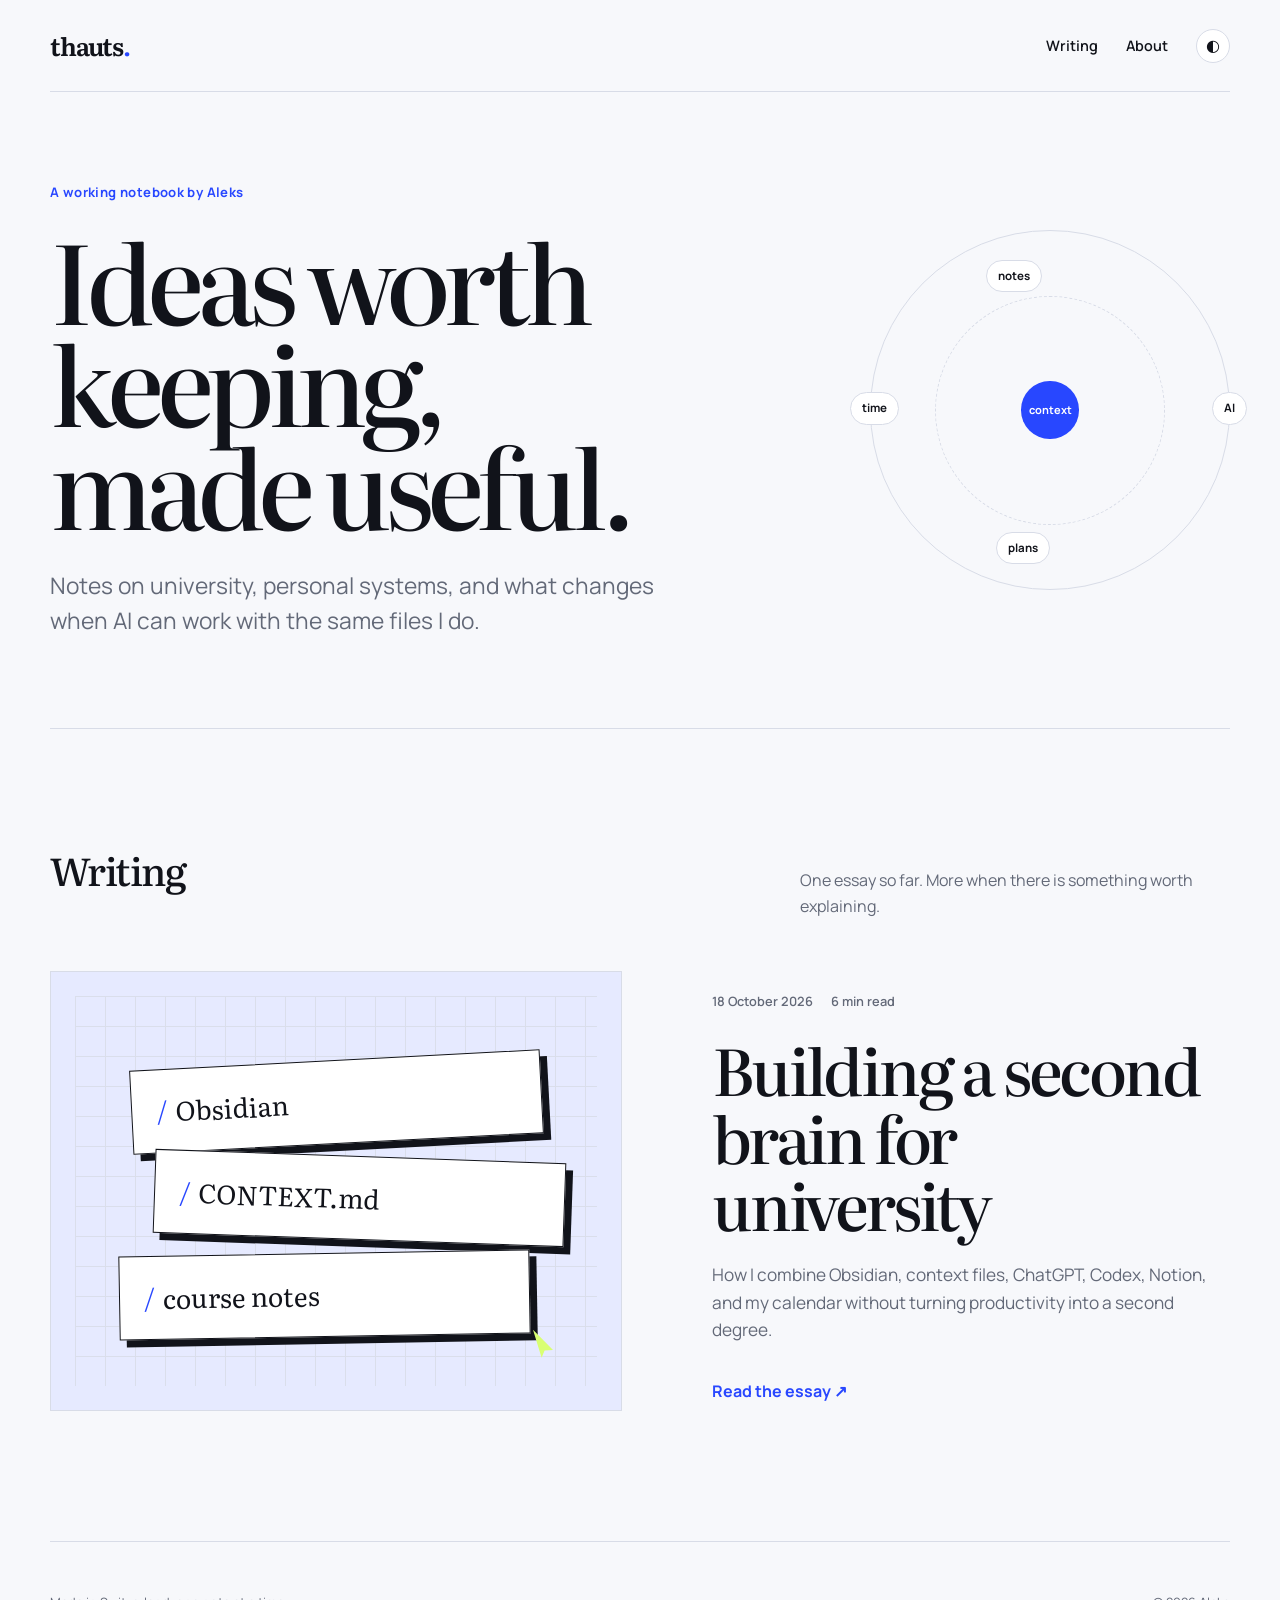
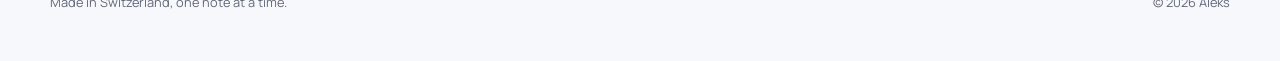
==== index.html @ d74be838 "Build reusable GitHub Pages blog" ====
<!doctype html>
<html lang="en">
  <head>
    <meta charset="utf-8">
    <meta name="viewport" content="width=device-width, initial-scale=1">
    <meta name="description" content="Notes on building, studying, and thinking with machines.">
    <meta name="theme-color" content="#f7f8fb">
    <meta property="og:title" content="thauts">
    <meta property="og:description" content="Notes on building, studying, and thinking with machines.">
    <meta property="og:type" content="website">
    <title>thauts</title>
    <link rel="preconnect" href="https://fonts.googleapis.com">
    <link rel="preconnect" href="https://fonts.gstatic.com" crossorigin>
    <link href="https://fonts.googleapis.com/css2?family=Literata:opsz,wght@7..72,400;7..72,500;7..72,650&family=Manrope:wght@400;500;600;700&display=swap" rel="stylesheet">
    <link rel="stylesheet" href="assets/css/style.css">
    <script src="assets/js/main.js" defer></script>
  </head>
  <body>
    <header class="site-header shell">
      <a class="wordmark" href="./" aria-label="thauts home">thauts<span>.</span></a>
      <nav class="site-nav" aria-label="Primary navigation">
        <a href="#writing">Writing</a>
        <a href="about/">About</a>
        <button class="theme-toggle" type="button" aria-label="Switch color theme">
          <span aria-hidden="true">◐</span>
        </button>
      </nav>
    </header>

    <main>
      <section class="home-hero shell" aria-labelledby="home-title">
        <div class="hero-copy">
          <p class="kicker">A working notebook by Aleks</p>
          <h1 id="home-title">Ideas worth keeping,<br>made useful.</h1>
          <p class="hero-intro">Notes on university, personal systems, and what changes when AI can work with the same files I do.</p>
        </div>
        <div class="orbit-map" aria-label="A diagram connecting notes, AI, plans, and time">
          <span class="orbit-label label-notes">notes</span>
          <span class="orbit-label label-ai">AI</span>
          <span class="orbit-label label-plans">plans</span>
          <span class="orbit-label label-time">time</span>
          <span class="orbit-core">context</span>
        </div>
      </section>

      <section class="writing shell" id="writing" aria-labelledby="writing-title">
        <div class="section-heading">
          <h2 id="writing-title">Writing</h2>
          <p>One essay so far. More when there is something worth explaining.</p>
        </div>

        <article class="featured-post">
          <a class="post-visual" href="posts/second-brain-university/" aria-label="Read Building a second brain for university">
            <span class="folder folder-one">Obsidian</span>
            <span class="folder folder-two">CONTEXT.md</span>
            <span class="folder folder-three">course notes</span>
            <span class="cursor-mark" aria-hidden="true"></span>
          </a>
          <div class="post-summary">
            <p class="post-meta"><time datetime="2026-10-18">18 October 2026</time><span>6 min read</span></p>
            <h3><a href="posts/second-brain-university/">Building a second brain for university</a></h3>
            <p>How I combine Obsidian, context files, ChatGPT, Codex, Notion, and my calendar without turning productivity into a second degree.</p>
            <a class="text-link" href="posts/second-brain-university/">Read the essay <span aria-hidden="true">↗</span></a>
          </div>
        </article>
      </section>
    </main>

    <footer class="site-footer shell">
      <p>Made in Switzerland, one note at a time.</p>
      <p>© <span data-year></span> Aleks</p>
    </footer>
  </body>
</html>
---- assets/css/style.css ----
:root {
  color-scheme: light;
  --paper: #f7f8fb;
  --surface: #ffffff;
  --ink: #11131a;
  --muted: #636978;
  --line: #d8dce7;
  --blue: #2847ff;
  --blue-soft: #e6eaff;
  --lime: #d9ff72;
  --serif: "Literata", Georgia, serif;
  --sans: "Manrope", Arial, sans-serif;
  --shell: min(1180px, calc(100vw - 48px));
}

:root[data-theme="dark"] {
  color-scheme: dark;
  --paper: #0d1018;
  --surface: #151927;
  --ink: #f5f6fb;
  --muted: #a1a8ba;
  --line: #2b3142;
  --blue: #7f93ff;
  --blue-soft: #20294f;
  --lime: #cfff5c;
}

* { box-sizing: border-box; }
html { scroll-behavior: smooth; }
body {
  margin: 0;
  background: var(--paper);
  color: var(--ink);
  font-family: var(--sans);
  font-size: 16px;
  line-height: 1.6;
  -webkit-font-smoothing: antialiased;
}
a { color: inherit; text-decoration-thickness: 1px; text-underline-offset: 4px; }
a:focus-visible, button:focus-visible, summary:focus-visible { outline: 3px solid var(--lime); outline-offset: 4px; }
.shell { width: var(--shell); margin-inline: auto; }

.site-header {
  min-height: 92px;
  display: flex;
  align-items: center;
  justify-content: space-between;
  border-bottom: 1px solid var(--line);
}
.wordmark { font-family: var(--serif); font-size: 1.55rem; font-weight: 650; text-decoration: none; letter-spacing: -.04em; }
.wordmark span { color: var(--blue); }
.site-nav { display: flex; align-items: center; gap: 28px; font-size: .9rem; font-weight: 600; }
.site-nav a { text-decoration: none; }
.site-nav a:hover, .site-nav a[aria-current="page"] { color: var(--blue); }
.theme-toggle { width: 34px; height: 34px; border: 1px solid var(--line); border-radius: 50%; background: var(--surface); color: var(--ink); cursor: pointer; font-size: 1rem; }

.home-hero { min-height: 620px; display: grid; grid-template-columns: 1.35fr .65fr; align-items: center; gap: 8vw; padding-block: 90px; }
.kicker { color: var(--blue); font-size: .82rem; font-weight: 700; letter-spacing: .03em; margin: 0 0 24px; }
.home-hero h1, .about-page h1 { font-family: var(--serif); font-size: clamp(4.2rem, 8.5vw, 8rem); font-weight: 500; line-height: .94; letter-spacing: -.065em; margin: 0; }
.hero-intro { max-width: 610px; font-size: clamp(1.15rem, 2vw, 1.42rem); line-height: 1.55; color: var(--muted); margin: 34px 0 0; }

.orbit-map { width: min(360px, 34vw); aspect-ratio: 1; border: 1px solid var(--line); border-radius: 50%; position: relative; justify-self: end; }
.orbit-map::before, .orbit-map::after { content: ""; position: absolute; inset: 18%; border: 1px dashed var(--line); border-radius: 50%; }
.orbit-map::after { inset: 42%; background: var(--blue); border: 0; }
.orbit-core { position: absolute; inset: 44%; z-index: 1; display: grid; place-items: center; color: white; font-size: .69rem; font-weight: 700; }
.orbit-label { position: absolute; background: var(--surface); border: 1px solid var(--line); padding: 6px 11px; border-radius: 999px; font-size: .72rem; font-weight: 700; z-index: 2; }
.label-notes { top: 8%; left: 32%; }.label-ai { top: 45%; right: -5%; }.label-plans { bottom: 7%; left: 35%; }.label-time { top: 45%; left: -6%; }

.writing { padding-block: 110px 130px; border-top: 1px solid var(--line); }
.section-heading { display: flex; justify-content: space-between; gap: 40px; align-items: baseline; margin-bottom: 52px; }
.section-heading h2 { font-family: var(--serif); font-size: 2.4rem; font-weight: 500; margin: 0; letter-spacing: -.04em; }
.section-heading p { color: var(--muted); margin: 0; max-width: 430px; }
.featured-post { display: grid; grid-template-columns: 1.05fr .95fr; gap: clamp(40px, 7vw, 100px); align-items: center; }
.post-visual { min-height: 440px; position: relative; overflow: hidden; background: var(--blue-soft); border: 1px solid var(--line); text-decoration: none; }
.post-visual::before { content: ""; position: absolute; inset: 24px; background-image: linear-gradient(var(--line) 1px, transparent 1px), linear-gradient(90deg, var(--line) 1px, transparent 1px); background-size: 30px 30px; opacity: .8; }
.folder { position: absolute; left: 14%; width: 72%; padding: 20px 24px; background: var(--surface); border: 1px solid var(--ink); box-shadow: 7px 7px 0 var(--ink); font-family: var(--serif); font-size: clamp(1.15rem, 2.2vw, 1.65rem); }
.folder::before { content: "/"; color: var(--blue); margin-right: 8px; }
.folder-one { top: 20%; transform: rotate(-3deg); }.folder-two { top: 42%; left: 18%; transform: rotate(2deg); }.folder-three { top: 64%; left: 12%; transform: rotate(-1deg); }
.cursor-mark { position: absolute; width: 20px; height: 28px; background: var(--lime); clip-path: polygon(0 0, 100% 72%, 58% 74%, 43% 100%); right: 12%; bottom: 12%; }
.post-meta { display: flex; gap: 18px; color: var(--muted); font-size: .8rem; font-weight: 600; }
.post-summary h3 { font-family: var(--serif); font-size: clamp(2.7rem, 5vw, 4.5rem); line-height: 1.05; letter-spacing: -.05em; font-weight: 500; margin: 24px 0; }
.post-summary h3 a { text-decoration: none; }
.post-summary > p:not(.post-meta) { color: var(--muted); font-size: 1.08rem; max-width: 570px; }
.text-link { display: inline-block; margin-top: 18px; color: var(--blue); font-weight: 700; text-decoration: none; }

.site-footer { border-top: 1px solid var(--line); min-height: 120px; display: flex; align-items: center; justify-content: space-between; color: var(--muted); font-size: .8rem; }
.about-page { min-height: calc(100vh - 212px); padding-block: 110px; }
.about-page h1 { font-size: clamp(3.8rem, 8vw, 7rem); max-width: 900px; }
.about-copy { max-width: 680px; margin: 60px 0 0 auto; font-family: var(--serif); font-size: 1.3rem; line-height: 1.75; }

.reading-progress { position: fixed; top: 0; left: 0; right: 0; height: 3px; background: var(--blue); z-index: 10; transform: scaleX(0); transform-origin: left; }
.article-hero { padding-block: 100px 80px; border-bottom: 1px solid var(--line); }
.article-hero-inner { max-width: 980px; }
.article-hero h1 { font-family: var(--serif); font-size: clamp(4rem, 9vw, 7.7rem); font-weight: 500; line-height: .98; letter-spacing: -.065em; margin: 0; }
.article-deck { max-width: 760px; color: var(--muted); font-family: var(--serif); font-size: clamp(1.2rem, 2vw, 1.5rem); margin: 35px 0 0; }
.article-meta { margin-top: 40px; display: flex; gap: 22px; font-size: .82rem; font-weight: 600; color: var(--muted); }
.article-layout { display: grid; grid-template-columns: 210px minmax(0, 720px); gap: clamp(50px, 8vw, 120px); justify-content: center; padding-block: 80px 130px; }
.article-nav { position: sticky; top: 32px; align-self: start; font-size: .78rem; }
.article-nav strong { display: block; margin-bottom: 15px; }
.article-nav a { display: block; color: var(--muted); text-decoration: none; margin: 9px 0; }
.article-nav a:hover { color: var(--blue); }
.article-body { font-family: var(--serif); font-size: 1.09rem; line-height: 1.86; }
.article-body > p:first-child::first-letter { float: left; font-size: 5.5rem; line-height: .72; padding: 12px 12px 0 0; color: var(--blue); }
.article-body h2 { font-family: var(--sans); font-size: clamp(1.8rem, 4vw, 2.65rem); line-height: 1.15; letter-spacing: -.035em; margin: 80px 0 24px; }
.article-body h3 { font-family: var(--sans); font-size: 1.25rem; margin: 48px 0 18px; }
.article-body blockquote { margin: 48px 0; padding: 28px 0 28px 32px; border-left: 5px solid var(--blue); font-size: 1.4rem; line-height: 1.5; }
.article-body code, .article-body pre { font-family: ui-monospace, SFMono-Regular, Menlo, monospace; font-size: .86em; }
.article-body pre { overflow-x: auto; background: var(--surface); border: 1px solid var(--line); padding: 24px; line-height: 1.55; }
.tool-table { width: 100%; border-collapse: collapse; margin: 38px 0; font-family: var(--sans); font-size: .86rem; }
.tool-table th, .tool-table td { text-align: left; padding: 15px 12px; border-bottom: 1px solid var(--line); vertical-align: top; }
.tool-table th { color: var(--muted); }
.system-flow { display: grid; grid-template-columns: repeat(5, 1fr); margin: 48px 0; font-family: var(--sans); font-size: .72rem; font-weight: 700; }
.system-flow span { padding: 18px 8px; border: 1px solid var(--line); text-align: center; margin-left: -1px; }
.system-flow span:nth-child(3) { background: var(--blue); color: white; border-color: var(--blue); }
.extended { margin-top: 100px; border-top: 1px solid var(--line); padding-top: 34px; }
.extended summary { cursor: pointer; list-style: none; display: flex; justify-content: space-between; align-items: center; gap: 25px; font-family: var(--sans); font-size: 1.45rem; font-weight: 700; }
.extended summary::-webkit-details-marker { display: none; }
.extended summary span { color: var(--blue); font-size: 2rem; }
.extended[open] summary span { transform: rotate(45deg); }
.extended-content { padding-top: 20px; }
.sources { margin-top: 90px; padding-top: 28px; border-top: 1px solid var(--line); font-family: var(--sans); font-size: .8rem; color: var(--muted); }

@media (max-width: 800px) {
  :root { --shell: min(100% - 30px, 680px); }
  .site-header { min-height: 74px; }
  .site-nav { gap: 16px; }.site-nav a:first-child { display: none; }
  .home-hero { min-height: auto; grid-template-columns: 1fr; padding-block: 70px; }
  .home-hero h1 { font-size: clamp(3.5rem, 16vw, 5.5rem); }
  .orbit-map { width: min(330px, 86vw); justify-self: center; margin-top: 36px; }
  .section-heading, .site-footer { align-items: flex-start; flex-direction: column; }
  .featured-post { grid-template-columns: 1fr; }.post-visual { min-height: 340px; }
  .post-summary h3 { font-size: 2.8rem; }
  .site-footer { justify-content: center; gap: 2px; padding-block: 28px; }
  .site-footer p { margin: 0; }
  .article-hero { padding-block: 70px 55px; }.article-hero h1 { font-size: clamp(3.4rem, 16vw, 5.5rem); }
  .article-layout { grid-template-columns: 1fr; padding-block: 55px 90px; }.article-nav { display: none; }
  .system-flow { grid-template-columns: 1fr; }.system-flow span { margin: -1px 0 0; }
}

@media print {
  .site-header, .article-nav, .reading-progress, .theme-toggle, .site-footer { display: none; }
  body { background: white; color: black; }.article-layout { display: block; padding: 0; }.article-hero { padding: 0 0 30px; }
  .extended { break-before: page; }.extended > summary { display: none; }.extended:not([open]) > *:not(summary) { display: block; }
}

@media (prefers-reduced-motion: reduce) { html { scroll-behavior: auto; } }
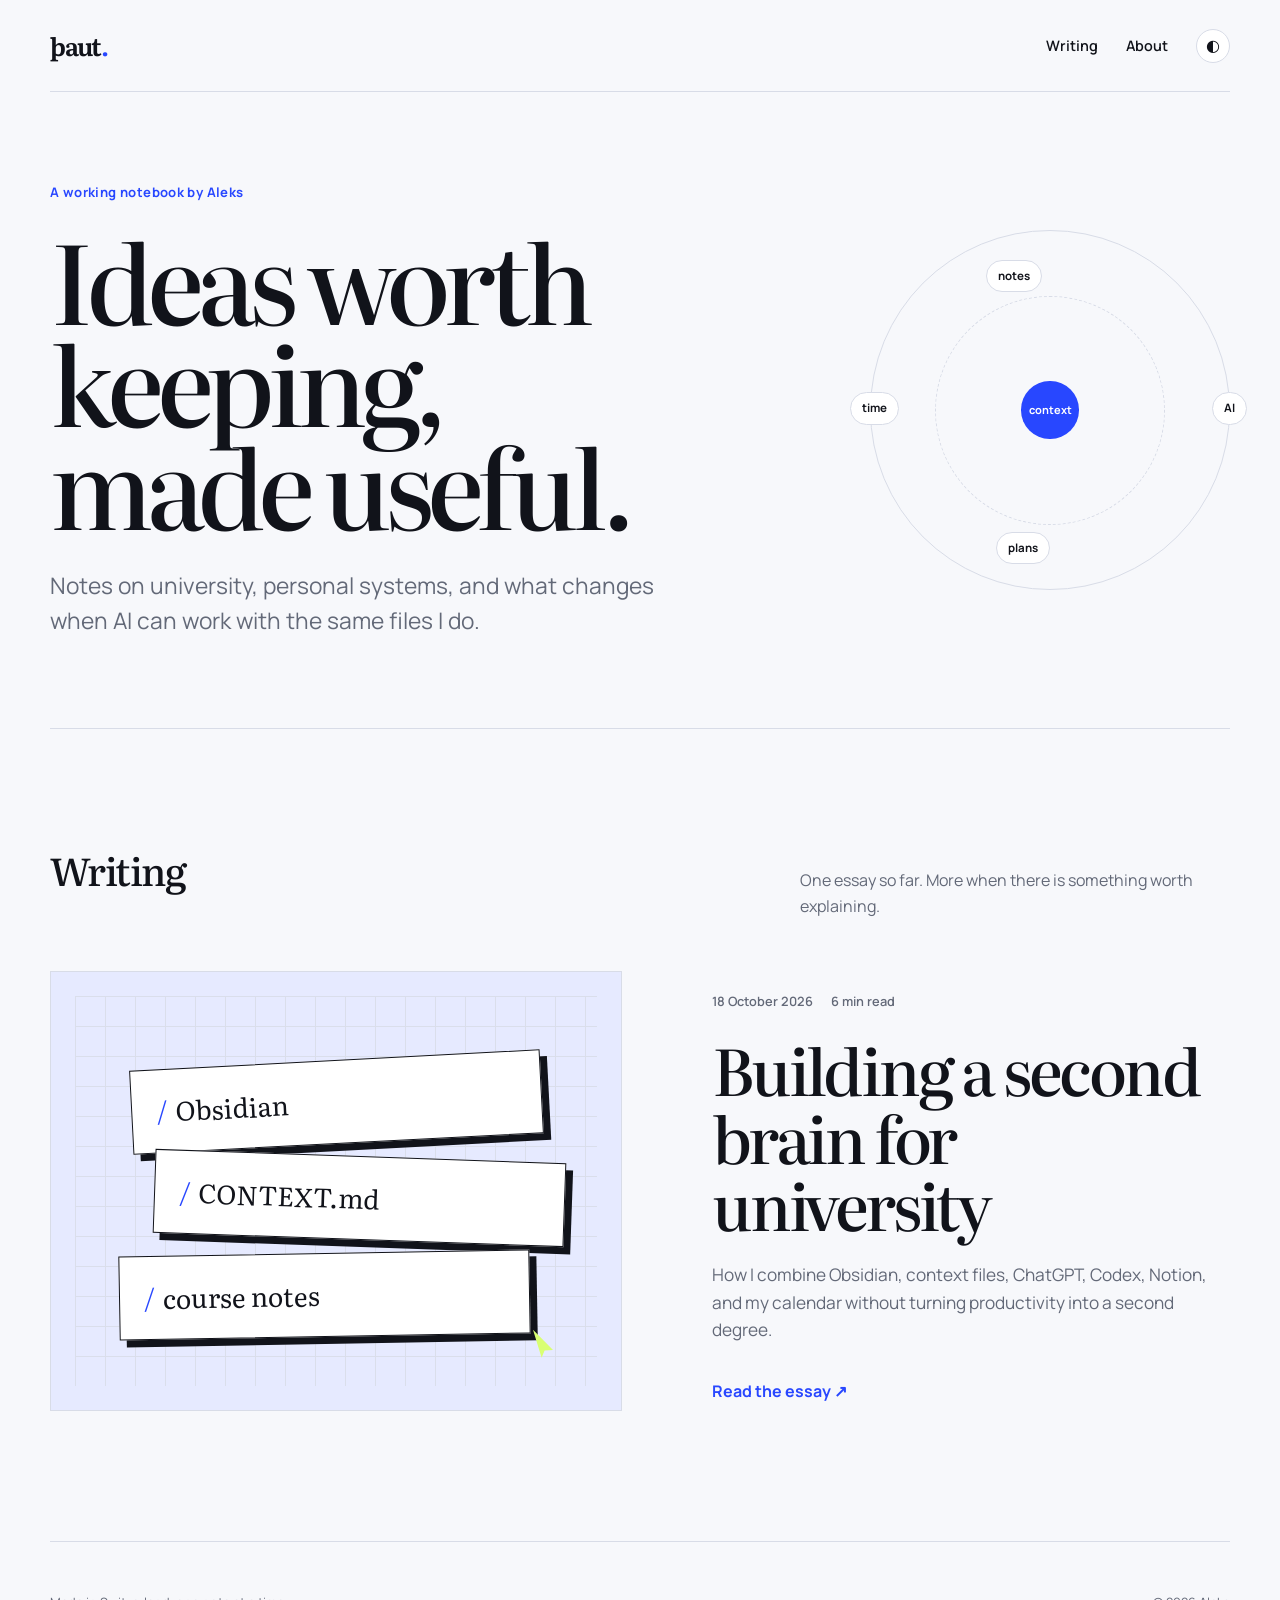
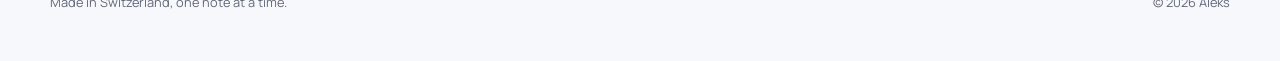
==== commit db20cfb8: "Rename blog to þaut" ====
--- a/index.html
+++ b/index.html
@@ -5,10 +5,10 @@
     <meta name="viewport" content="width=device-width, initial-scale=1">
     <meta name="description" content="Notes on building, studying, and thinking with machines.">
     <meta name="theme-color" content="#f7f8fb">
-    <meta property="og:title" content="thauts">
+    <meta property="og:title" content="þaut">
     <meta property="og:description" content="Notes on building, studying, and thinking with machines.">
     <meta property="og:type" content="website">
-    <title>thauts</title>
+    <title>þaut</title>
     <link rel="preconnect" href="https://fonts.googleapis.com">
     <link rel="preconnect" href="https://fonts.gstatic.com" crossorigin>
     <link href="https://fonts.googleapis.com/css2?family=Literata:opsz,wght@7..72,400;7..72,500;7..72,650&family=Manrope:wght@400;500;600;700&display=swap" rel="stylesheet">
@@ -17,7 +17,7 @@
   </head>
   <body>
     <header class="site-header shell">
-      <a class="wordmark" href="./" aria-label="thauts home">thauts<span>.</span></a>
+      <a class="wordmark" href="./" aria-label="þaut home">þaut<span>.</span></a>
       <nav class="site-nav" aria-label="Primary navigation">
         <a href="#writing">Writing</a>
         <a href="about/">About</a>
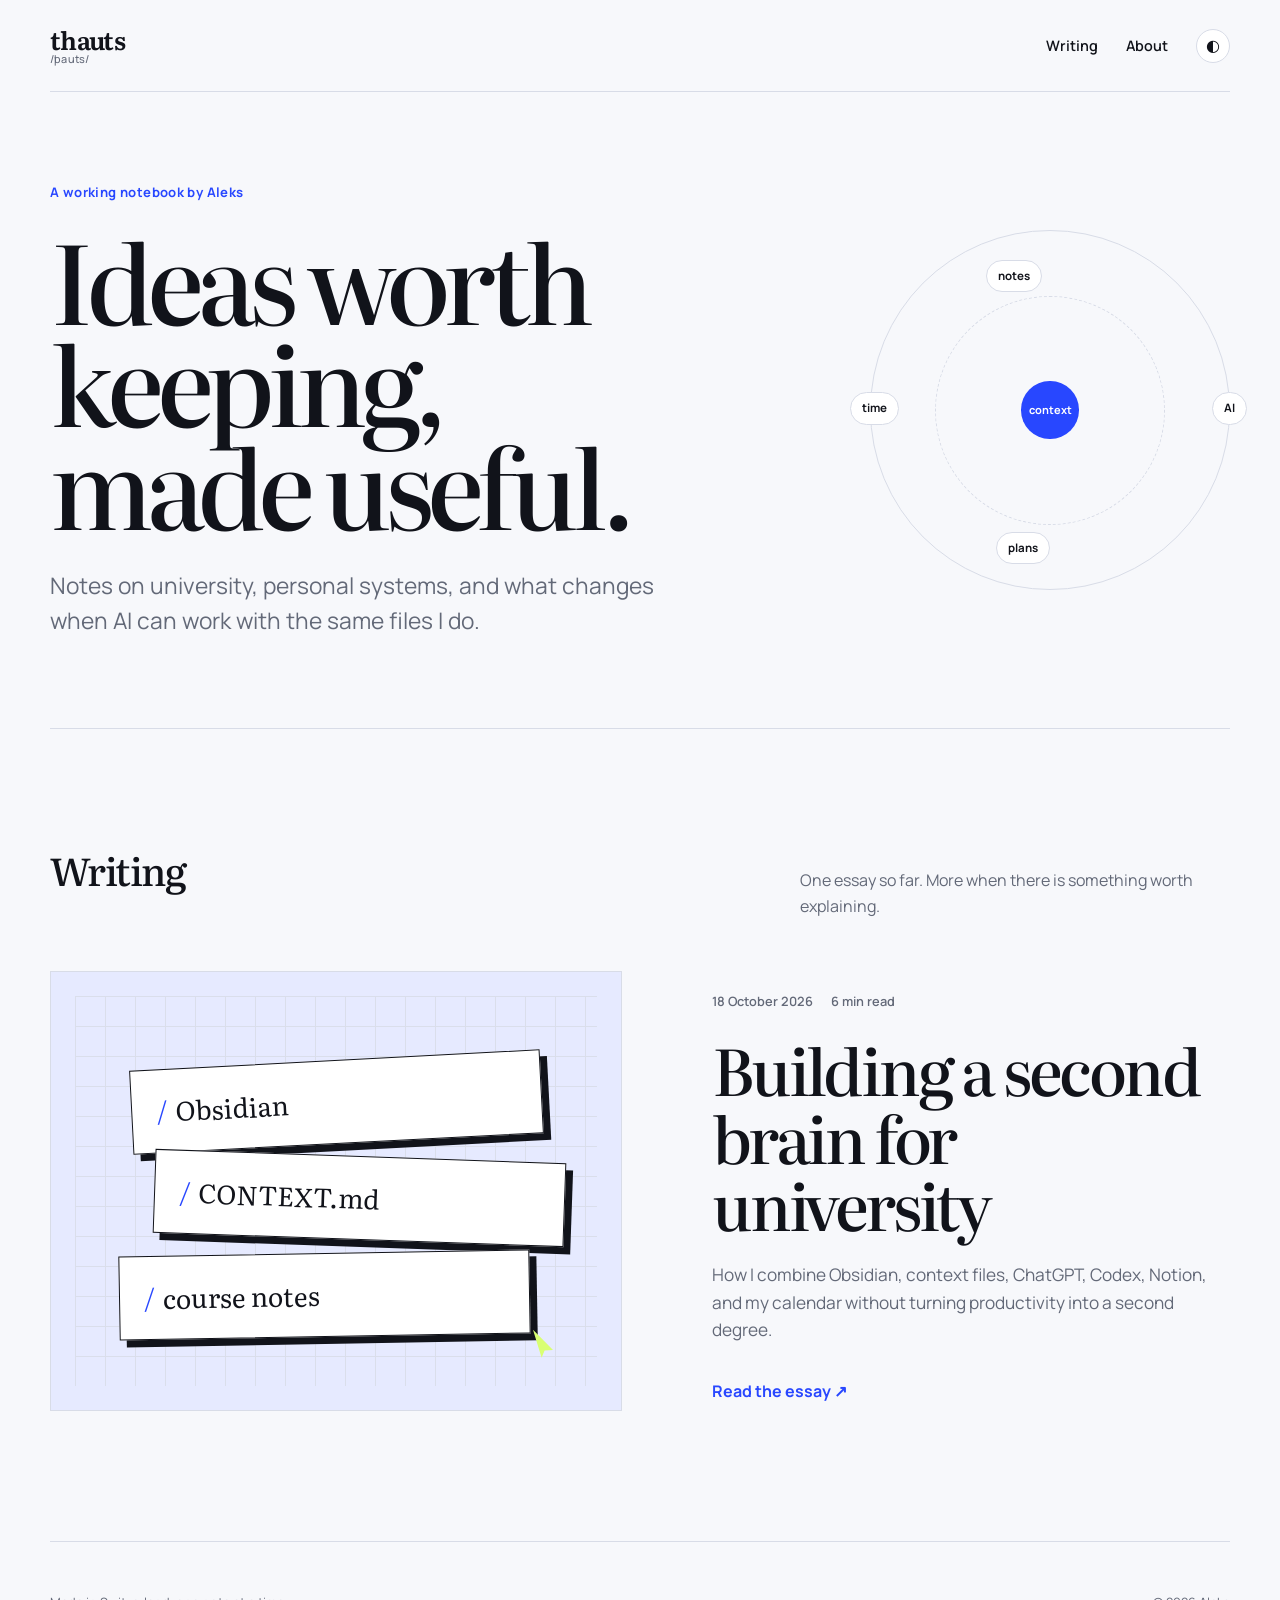
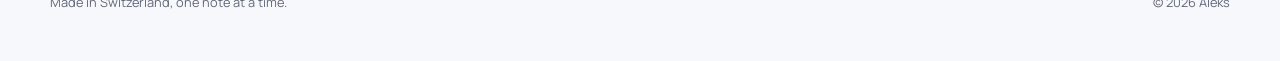
==== commit 0c031093: "change logo" ====
--- a/index.html
+++ b/index.html
@@ -17,7 +17,10 @@
   </head>
   <body>
     <header class="site-header shell">
-      <a class="wordmark" href="./" aria-label="þaut home">þaut<span>.</span></a>
+      <a class="wordmark" href="./" aria-label="thauts home">
+        <span class="wordmark-name">thauts</span>
+        <span class="wordmark-phonetic">/þauts/</span>
+      </a>
       <nav class="site-nav" aria-label="Primary navigation">
         <a href="#writing">Writing</a>
         <a href="about/">About</a>
--- a/assets/css/style.css
+++ b/assets/css/style.css
@@ -47,8 +47,9 @@
   justify-content: space-between;
   border-bottom: 1px solid var(--line);
 }
-.wordmark { font-family: var(--serif); font-size: 1.55rem; font-weight: 650; text-decoration: none; letter-spacing: -.04em; }
-.wordmark span { color: var(--blue); }
+.wordmark { display: grid; justify-items: start; font-family: var(--serif); text-decoration: none; letter-spacing: -.04em; line-height: 1.05; }
+.wordmark-name { font-size: 1.55rem; font-weight: 650; }
+.wordmark-phonetic { color: var(--muted); font-family: var(--sans); font-size: .68rem; font-weight: 500; letter-spacing: .02em; }
 .site-nav { display: flex; align-items: center; gap: 28px; font-size: .9rem; font-weight: 600; }
 .site-nav a { text-decoration: none; }
 .site-nav a:hover, .site-nav a[aria-current="page"] { color: var(--blue); }
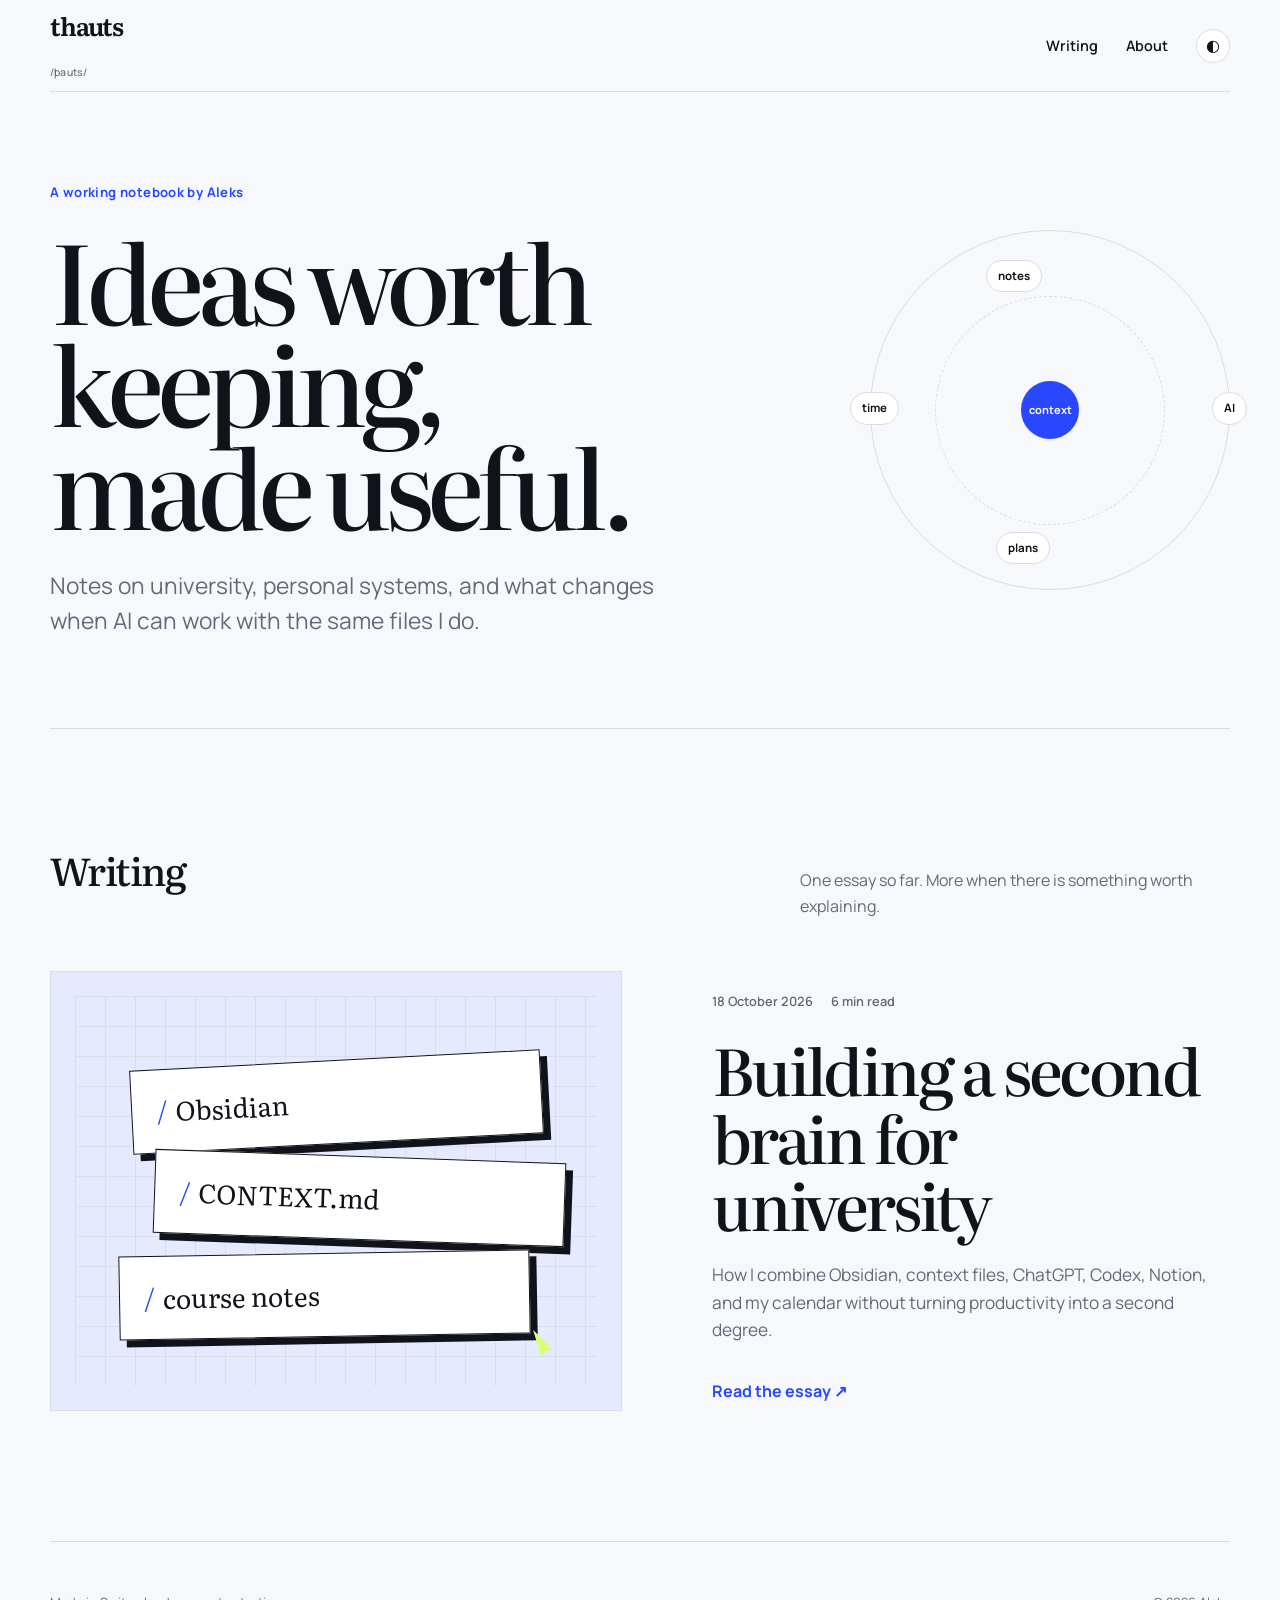
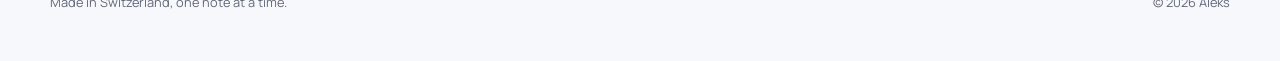
==== commit 37a3e963: "fix logo" ====
--- a/index.html
+++ b/index.html
@@ -17,9 +17,8 @@
   </head>
   <body>
     <header class="site-header shell">
-      <a class="wordmark" href="./" aria-label="thauts home">
-        <span class="wordmark-name">thauts</span>
-        <span class="wordmark-phonetic">/þauts/</span>
+      <a class="wordmark" href="./" aria-label="thauts, pronounced /þauts/">
+        thauts<br><small class="wordmark-phonetic">/þauts/</small>
       </a>
       <nav class="site-nav" aria-label="Primary navigation">
         <a href="#writing">Writing</a>
--- a/assets/css/style.css
+++ b/assets/css/style.css
@@ -47,9 +47,8 @@
   justify-content: space-between;
   border-bottom: 1px solid var(--line);
 }
-.wordmark { display: grid; justify-items: start; font-family: var(--serif); text-decoration: none; letter-spacing: -.04em; line-height: 1.05; }
-.wordmark-name { font-size: 1.55rem; font-weight: 650; }
-.wordmark-phonetic { color: var(--muted); font-family: var(--sans); font-size: .68rem; font-weight: 500; letter-spacing: .02em; }
+.wordmark { font-family: var(--serif); font-size: 1.55rem; font-weight: 650; text-decoration: none; letter-spacing: -.04em; }
+.wordmark-phonetic { color: var(--muted); font-family: var(--sans); font-size: .42em; font-weight: 500; letter-spacing: .02em; }
 .site-nav { display: flex; align-items: center; gap: 28px; font-size: .9rem; font-weight: 600; }
 .site-nav a { text-decoration: none; }
 .site-nav a:hover, .site-nav a[aria-current="page"] { color: var(--blue); }
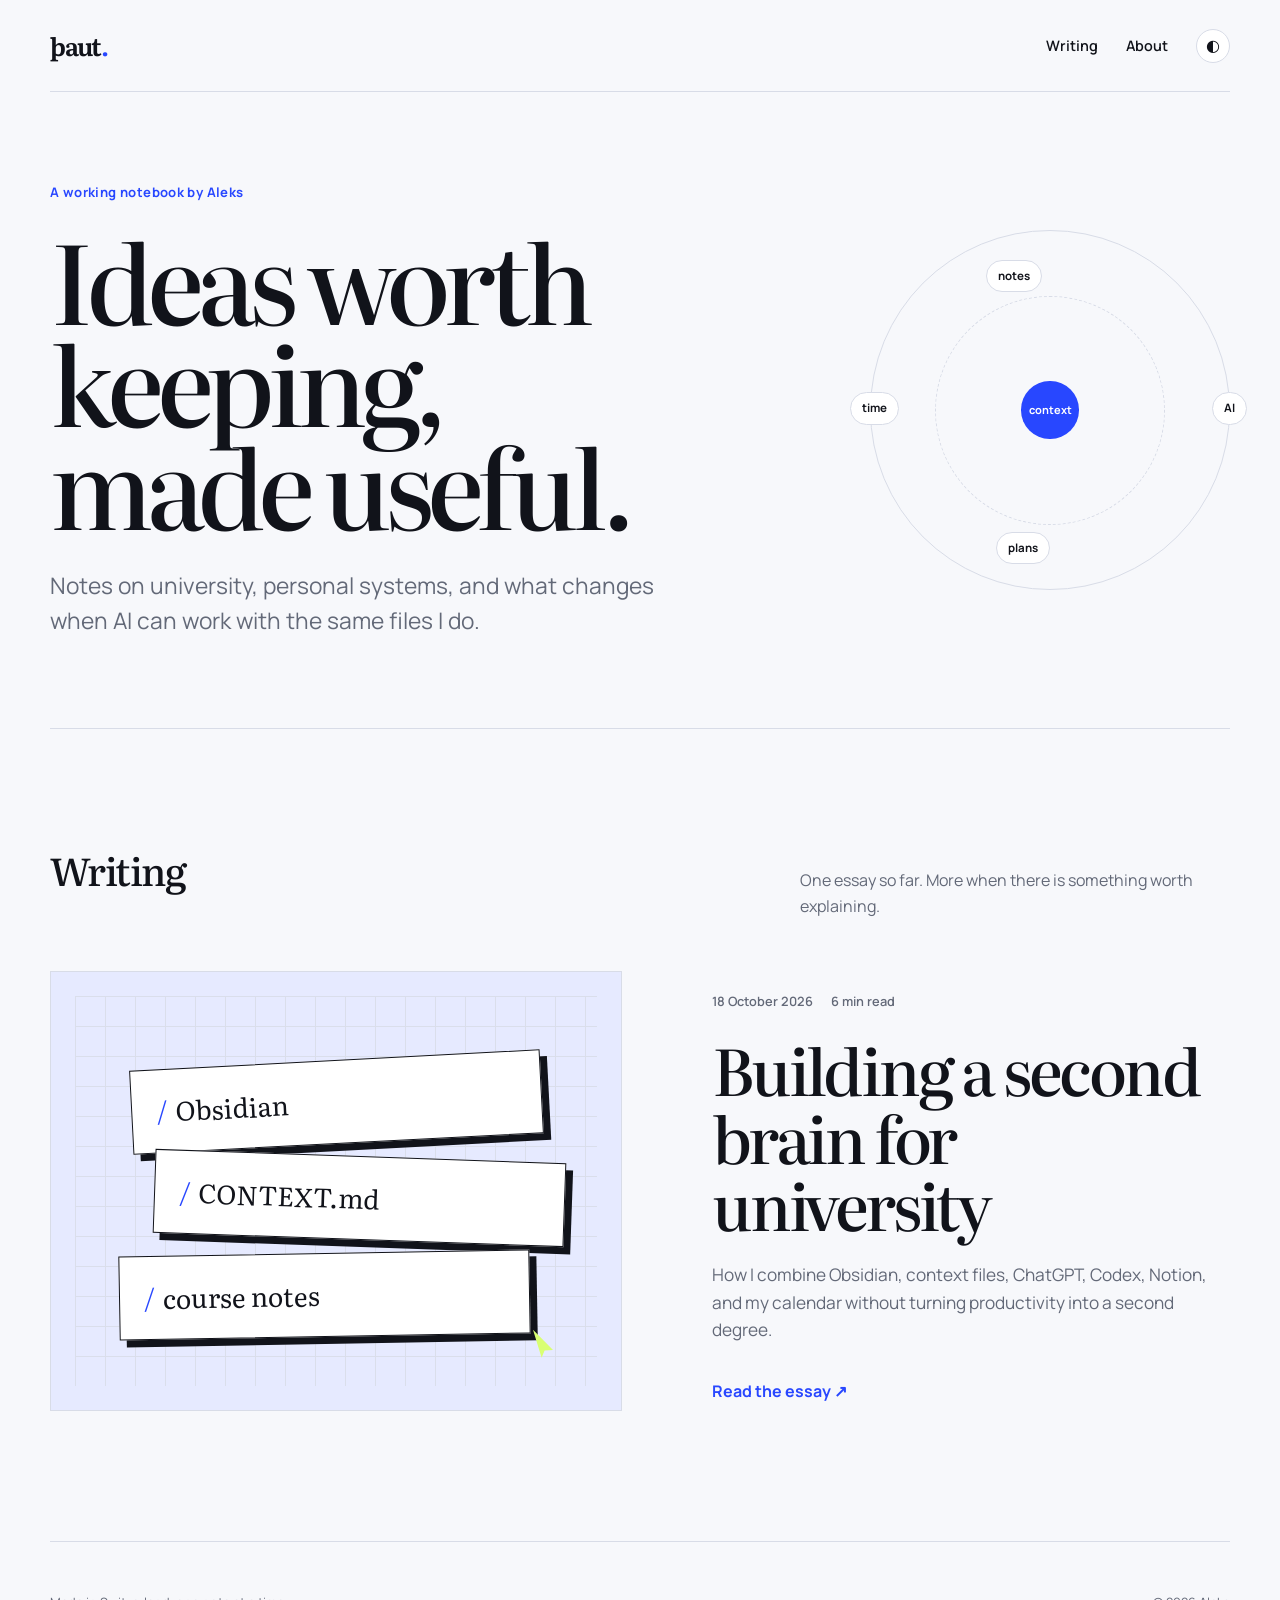
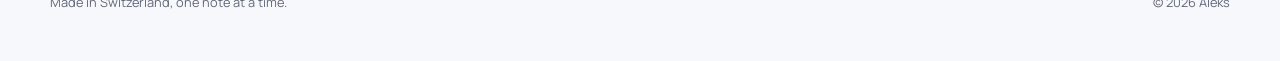
==== commit f772529e: "fix logo again" ====
--- a/index.html
+++ b/index.html
@@ -17,9 +17,7 @@
   </head>
   <body>
     <header class="site-header shell">
-      <a class="wordmark" href="./" aria-label="thauts, pronounced /þauts/">
-        thauts<br><small class="wordmark-phonetic">/þauts/</small>
-      </a>
+      <a class="wordmark" href="./" aria-label="þaut home">þaut<span>.</span></a>
       <nav class="site-nav" aria-label="Primary navigation">
         <a href="#writing">Writing</a>
         <a href="about/">About</a>
--- a/assets/css/style.css
+++ b/assets/css/style.css
@@ -48,7 +48,7 @@
   border-bottom: 1px solid var(--line);
 }
 .wordmark { font-family: var(--serif); font-size: 1.55rem; font-weight: 650; text-decoration: none; letter-spacing: -.04em; }
-.wordmark-phonetic { color: var(--muted); font-family: var(--sans); font-size: .42em; font-weight: 500; letter-spacing: .02em; }
+.wordmark span { color: var(--blue); }
 .site-nav { display: flex; align-items: center; gap: 28px; font-size: .9rem; font-weight: 600; }
 .site-nav a { text-decoration: none; }
 .site-nav a:hover, .site-nav a[aria-current="page"] { color: var(--blue); }
